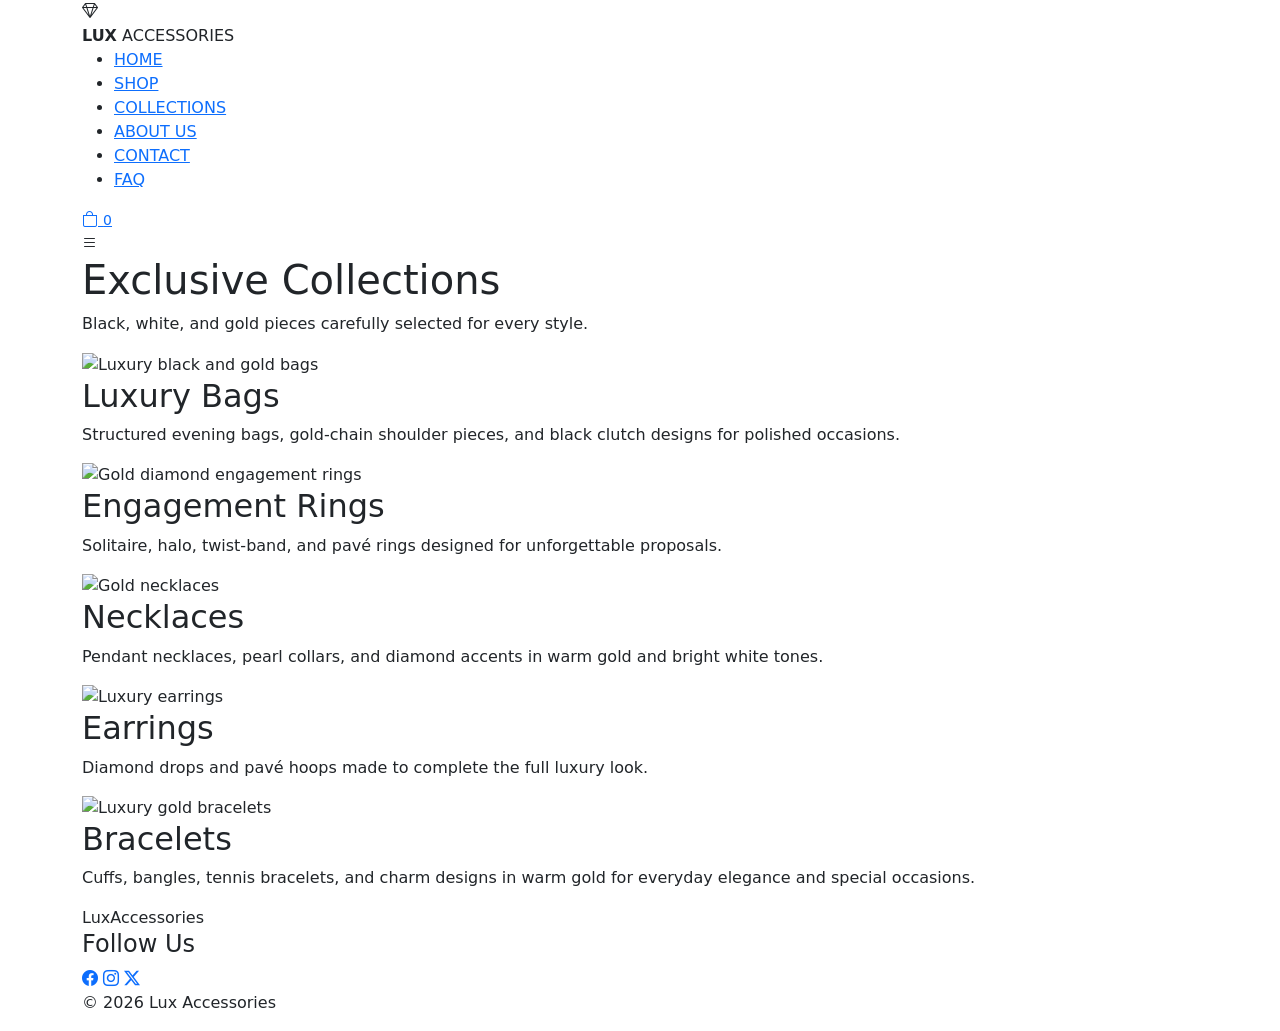
==== collections.html @ 71954246 "Add Collections page with layout and content showcasing luxury accessories" ====
<!DOCTYPE html>
<html lang="en">
<head>
    <meta charset="UTF-8">
    <meta name="viewport" content="width=device-width, initial-scale=1.0">
    <title>Collections | Lux Accessories</title>

    <link href="https://cdn.jsdelivr.net/npm/bootstrap@5.3.3/dist/css/bootstrap.min.css" rel="stylesheet">
    <link rel="preconnect" href="https://fonts.googleapis.com">
    <link href="https://fonts.googleapis.com/css2?family=Cormorant+Garamond:wght@500;600;700&family=Montserrat:wght@400;500;600;700&display=swap" rel="stylesheet">
    <link rel="stylesheet" href="css/style.css">
    <link rel="stylesheet"
     href="https://cdn.jsdelivr.net/npm/bootstrap-icons@1.11.3/font/bootstrap-icons.min.css">


</head>
<body class="inner-page collections-page">

<header class="header">

    <nav class="navbar-custom container">

        <div class="home-logo inner-logo">
            <i class="bi bi-gem"></i>
            <div>
                <strong>LUX</strong>
                <span>ACCESSORIES</span>
            </div>
        </div>

        <ul class="nav-menu">
            <li><a href="index.html">HOME</a></li>
            <li><a href="products.html">SHOP</a></li>
            <li><a href="collections.html" class="is-active">COLLECTIONS</a></li>
            <li><a href="about.html">ABOUT US</a></li>
            <li><a href="contact.html">CONTACT</a></li>
            <li><a href="faq.html">FAQ</a></li>
        </ul>

        <div class="top-actions">
            <a href="products.html" aria-label="Cart" class="cart-icon">
                <i class="bi bi-bag"></i>
                <small class="cart-count">0</small>
            </a>
        </div>

        <div class="menu-btn" aria-label="Toggle navigation" role="button" tabindex="0">
            <i class="bi bi-list"></i>
        </div>

    </nav>

</header>

<main>

    <section class="page-banner">

        <div class="container">
            <h1>Exclusive Collections</h1>
            <p>Black, white, and gold pieces carefully selected for every style.</p>
        </div>

    </section>

    <section class="collections-section container">

        <div class="collection-box">

            <img src="images/black-quilted-chain-shoulder-bag.png" alt="Luxury black and gold bags">

            <div class="collection-content">
                <h2>Luxury Bags</h2>
                <p>
                    Structured evening bags, gold-chain shoulder pieces,
                    and black clutch designs for polished occasions.
                </p>
            </div>

        </div>

        <div class="collection-box">

            <img src="images/classic-round-solitaire-engagement-ring.png" alt="Gold diamond engagement rings">

            <div class="collection-content">
                <h2>Engagement Rings</h2>
                <p>
                    Solitaire, halo, twist-band, and pavé rings designed
                    for unforgettable proposals.
                </p>
            </div>

        </div>

        <div class="collection-box">

            <img src="images/gold-wave-diamond-pendant-necklace.png" alt="Gold necklaces">

            <div class="collection-content">
                <h2>Necklaces</h2>
                <p>
                    Pendant necklaces, pearl collars, and diamond accents
                    in warm gold and bright white tones.
                </p>
            </div>

        </div>

        <div class="collection-box">

            <img src="images/diamond-pave-hoop-earrings.png" alt="Luxury earrings">

            <div class="collection-content">
                <h2>Earrings</h2>
                <p>
                    Diamond drops and pavé hoops made to complete
                    the full luxury look.
                </p>
            </div>

        </div>

        <div class="collection-box">

            <img src="images/bracelets-category-banner.png" alt="Luxury gold bracelets">

            <div class="collection-content">
                <h2>Bracelets</h2>
                <p>
                    Cuffs, bangles, tennis bracelets, and charm designs
                    in warm gold for everyday elegance and special occasions.
                </p>
            </div>

        </div>

    </section>

</main>

    <footer class="site-footer">
        <div class="container footer-content">

            <div class="footer-left">
                <div class="logo">Lux<span>Accessories</span></div>
            </div>

            <div class="footer-center">
                <h4>Follow Us</h4>
                <div class="social-icons">
                    <a href="#" aria-label="Facebook"><i class="bi bi-facebook"></i></a>
                    <a href="#" aria-label="Instagram"><i class="bi bi-instagram"></i></a>
                    <a href="#" aria-label="X (Twitter)"><i class="bi bi-twitter-x"></i></a>
                </div>
            </div>

            <div class="footer-right">
                <p>&copy; 2026 Lux Accessories</p>
            </div>

        </div>
    </footer>

<script src="js/Cart.js"></script>
<script src="js/script.js"></script>

</body>
</html>
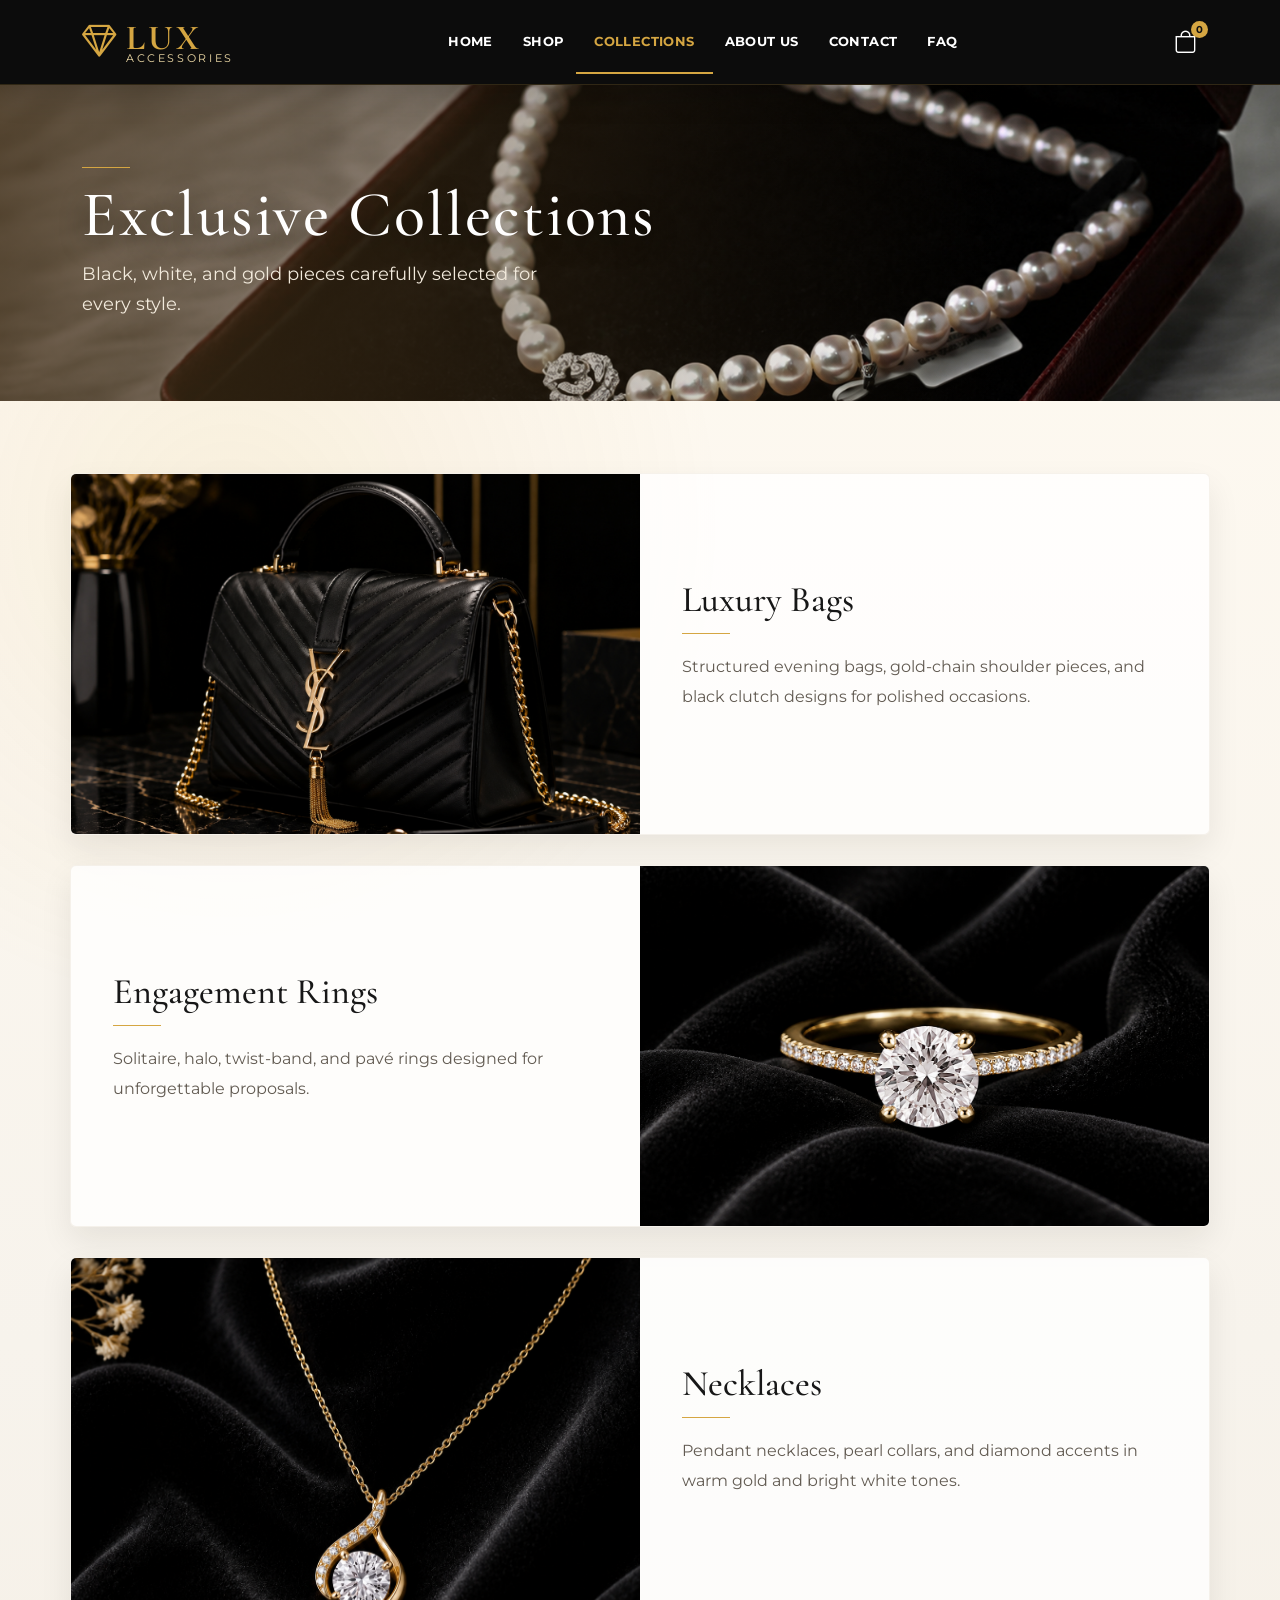
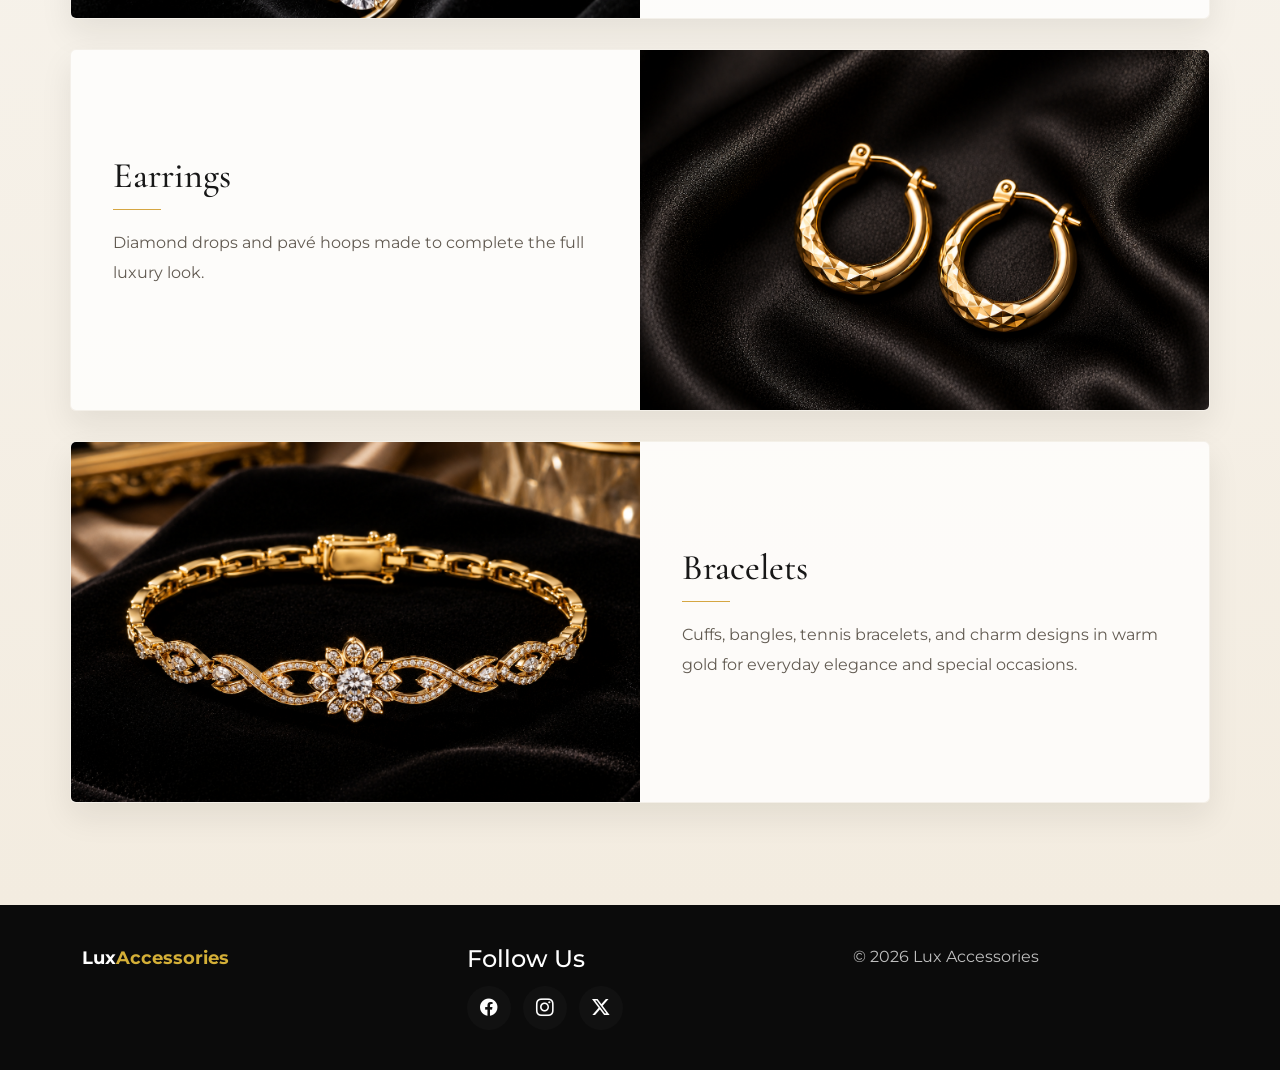
==== commit 5b68eb5b: "Update product images for bags, engagement rings, necklaces, and earrings; remove offers section" ====
--- a/collections.html
+++ b/collections.html
@@ -109,7 +109,7 @@
 
         <div class="collection-box">
 
-            <img src="images/diamond-pave-hoop-earrings.png" alt="Luxury earrings">
+            <img src="images/luxury-double-gold-hoop-earrings.png" alt="Luxury earrings">
 
             <div class="collection-content">
                 <h2>Earrings</h2>
@@ -123,7 +123,7 @@
 
         <div class="collection-box">
 
-            <img src="images/bracelets-category-banner.png" alt="Luxury gold bracelets">
+            <img src="images/pearl-gold-bracelet.png" alt="Luxury gold bracelets">
 
             <div class="collection-content">
                 <h2>Bracelets</h2>
--- a/css/style.css
+++ b/css/style.css
@@ -0,0 +1,2317 @@
+/* =========================
+   GOOGLE FONT
+========================= */
+
+*{
+    margin:0;
+    padding:0;
+    box-sizing:border-box;
+}
+
+:root{
+    --gold:#d4af37;
+    --black:#111111;
+    --dark:#1c1c1c;
+    --light:#f8f7f4;
+    --white:#ffffff;
+    --shadow:0 10px 25px rgba(0,0,0,.12);
+    --transition:.35s ease;
+    --lux-hero-image:url("../images/hero-banner.png");
+}
+
+body{
+    font-family:'Montserrat',sans-serif;
+    background:var(--light);
+    color:var(--black);
+    overflow-x:hidden;
+}
+
+/* =========================
+   HEADER
+========================= */
+
+.header{
+    background:var(--black);
+    position:sticky;
+    top:0;
+    z-index:1000;
+}
+
+.navbar-custom{
+    display:flex;
+    justify-content:space-between;
+    align-items:center;
+    min-height:80px;
+}
+
+.logo{
+    font-size:1.8rem;
+    font-weight:700;
+    color:white;
+}
+
+.logo span{
+    color:var(--gold);
+}
+
+.nav-menu{
+    display:flex;
+    gap:30px;
+    list-style:none;
+}
+
+.nav-menu a{
+    color:white;
+    text-decoration:none;
+    transition:var(--transition);
+    font-weight:500;
+}
+
+.nav-menu a:hover{
+    color:var(--gold);
+}
+
+.menu-btn{
+    display:none;
+    color:white;
+    font-size:2rem;
+    cursor:pointer;
+    line-height:1;
+}
+
+/* =========================
+   HERO
+========================= */
+
+.hero{
+    height:90vh;
+
+    background:
+    linear-gradient(
+        rgba(0,0,0,.55),
+        rgba(0,0,0,.55)
+    ),
+    var(--lux-hero-image);
+
+    background-size:cover;
+    background-position:center;
+
+    display:flex;
+    justify-content:center;
+    align-items:center;
+
+    text-align:center;
+
+    position:relative;
+}
+
+.hero-content{
+    color:white;
+    max-width:800px;
+    z-index:2;
+
+    animation:fadeUp 1s ease;
+}
+
+.hero h1{
+    font-size:4rem;
+    margin-bottom:20px;
+}
+
+.hero p{
+    font-size:1.1rem;
+    margin-bottom:30px;
+}
+
+.hero-btn{
+    display:inline-block;
+
+    background:var(--gold);
+
+    color:white;
+
+    text-decoration:none;
+
+    padding:15px 35px;
+
+    border-radius:50px;
+
+    transition:var(--transition);
+}
+
+.hero-btn:hover{
+    transform:translateY(-5px);
+}
+
+/* =========================
+   TITLES
+========================= */
+
+.section-title{
+    text-align:center;
+    margin-bottom:50px;
+}
+
+.section-title h2{
+    font-size:2.3rem;
+    margin-bottom:10px;
+}
+
+.section-title p{
+    color:#666;
+}
+
+/* =========================
+   CATEGORIES
+========================= */
+
+.categories{
+    padding:100px 0;
+}
+
+.categories-grid{
+
+    display:grid;
+
+    grid-template-columns:
+    repeat(3,1fr);
+
+    gap:25px;
+}
+
+.category-card{
+
+    background:white;
+
+    border-radius:20px;
+
+    overflow:hidden;
+
+    box-shadow:var(--shadow);
+
+    transition:var(--transition);
+}
+
+.category-card:hover{
+    transform:translateY(-10px);
+}
+
+.category-card img{
+
+    width:100%;
+
+    height:260px;
+
+    object-fit:cover;
+}
+
+.category-card h3{
+    text-align:center;
+    padding:20px;
+}
+
+/* =========================
+   FEATURED PRODUCTS
+========================= */
+
+.featured-products{
+    background:white;
+    padding:100px 0;
+}
+
+.products-grid{
+
+    display:grid;
+
+    grid-template-columns:
+    repeat(4,1fr);
+
+    gap:25px;
+}
+
+.product-card{
+
+    background:white;
+
+    border-radius:20px;
+
+    overflow:hidden;
+
+    box-shadow:var(--shadow);
+
+    transition:var(--transition);
+
+    text-align:center;
+}
+
+.product-card:hover{
+    transform:translateY(-10px);
+}
+
+.product-card img{
+    width:100%;
+    height:300px;
+    object-fit:cover;
+}
+
+.product-card h3{
+    margin-top:20px;
+}
+
+.product-card span{
+    display:block;
+    color:var(--gold);
+    font-weight:700;
+    padding:15px 0 25px;
+}
+
+/* =========================
+   PROMOTIONS
+========================= */
+
+.promotions{
+
+    padding:100px 0;
+
+    display:grid;
+
+    grid-template-columns:
+    repeat(3,1fr);
+
+    gap:25px;
+}
+
+.promo-card{
+
+    background:
+    linear-gradient(
+        135deg,
+        #111,
+        #333
+    );
+
+    color:white;
+
+    text-align:center;
+
+    border-radius:20px;
+
+    padding:50px 25px;
+
+    transition:var(--transition);
+}
+
+.promo-card:hover{
+    transform:scale(1.03);
+}
+
+.promo-card h3{
+    color:var(--gold);
+    margin-bottom:10px;
+}
+
+/* =========================
+   NEWSLETTER
+========================= */
+
+.newsletter{
+
+    background:var(--black);
+
+    color:white;
+
+    text-align:center;
+
+    padding:100px 20px;
+}
+
+.newsletter h2{
+    margin-bottom:15px;
+}
+
+.newsletter p{
+    margin-bottom:30px;
+}
+
+.newsletter-form{
+
+    display:flex;
+
+    justify-content:center;
+
+    gap:15px;
+
+    flex-wrap:wrap;
+}
+
+.newsletter-form input{
+
+    width:350px;
+
+    padding:15px;
+
+    border:none;
+
+    border-radius:50px;
+}
+
+.newsletter-form button{
+
+    border:none;
+
+    background:var(--gold);
+
+    color:white;
+
+    padding:15px 30px;
+
+    border-radius:50px;
+
+    cursor:pointer;
+
+    transition:var(--transition);
+}
+
+.newsletter-form button:hover{
+    opacity:.9;
+}
+
+/* =========================
+   FOOTER
+========================= */
+
+footer{
+
+    background:#0b0b0b;
+
+    color:white;
+
+    padding:70px 0;
+}
+
+.footer-content{
+
+    display:grid;
+
+    grid-template-columns:
+    repeat(3,1fr);
+
+    gap:40px;
+}
+
+/* Footer - social icons */
+.site-footer .footer-left .logo{
+    color:white;
+    font-size:1.1rem;
+}
+
+.site-footer .footer-center h4{
+    margin-bottom:12px;
+}
+
+.social-icons{
+    display:flex;
+    gap:12px;
+    align-items:center;
+    justify-content:flex-start;
+}
+
+.social-icons a{
+    display:inline-flex;
+    width:44px;
+    height:44px;
+    border-radius:50%;
+    background:#111;
+    color:white;
+    align-items:center;
+    justify-content:center;
+    text-decoration:none;
+    transition:var(--transition);
+}
+
+.social-icons a:hover{
+    transform:translateY(-4px);
+    background:var(--gold);
+    color:#fff;
+}
+
+.social-icons i{
+    font-size:1.1rem;
+}
+
+.footer-right p{
+    color:#bfbfbf;
+}
+
+/* Category link fills card */
+.category-link{
+    display:block;
+    color:inherit;
+    text-decoration:none;
+}
+
+.category-card .category-link img{
+    width:100%;
+    height:260px;
+    object-fit:cover;
+    display:block;
+}
+
+/* Golden product highlights */
+.product-card.gold{
+    border:2px solid rgba(212,175,55,0.95);
+    box-shadow:0 10px 30px rgba(212,175,55,0.08);
+    background:linear-gradient(180deg,#fff 0%, #fffaf0 100%);
+}
+
+.product-card.gold h3,
+.product-card.gold span{
+    color:var(--gold);
+}
+
+/* Responsive tweaks for products grid */
+.products-grid{
+    display:grid;
+    grid-template-columns:repeat(auto-fill,minmax(220px,1fr));
+    gap:25px;
+}
+
+/* =========================
+   ANIMATION
+========================= */
+
+@keyframes fadeUp{
+
+    from{
+        opacity:0;
+        transform:translateY(40px);
+    }
+
+    to{
+        opacity:1;
+        transform:translateY(0);
+    }
+}
+
+/* =========================
+   RESPONSIVE
+========================= */
+
+@media(max-width:992px){
+
+    .products-grid{
+        grid-template-columns:repeat(2,1fr);
+    }
+
+    .categories-grid{
+        grid-template-columns:repeat(2,1fr);
+    }
+
+    .promotions{
+        grid-template-columns:1fr;
+    }
+
+    .footer-content{
+        grid-template-columns:1fr;
+        text-align:center;
+    }
+}
+
+@media(max-width:768px){
+
+    .navbar-custom{
+        position:relative;
+    }
+
+    .menu-btn{
+        display:block;
+    }
+
+    .nav-menu{
+        position:absolute;
+        top:80px;
+        left:-100%;
+        width:100%;
+        background:#111;
+        flex-direction:column;
+        text-align:center;
+        padding:30px 0;
+        transition:.4s;
+        gap:0;
+        z-index:1000;
+    }
+
+    .nav-menu.active{
+        left:0;
+    }
+
+    .nav-menu li{
+        width:100%;
+    }
+
+    .nav-menu a{
+        display:block;
+        padding:12px 0;
+    }
+
+    .hero h1{
+        font-size:2.4rem;
+    }
+
+    .categories-grid{
+        grid-template-columns:1fr;
+    }
+
+    .products-grid{
+        grid-template-columns:1fr;
+    }
+
+    .newsletter-form{
+        flex-direction:column;
+        align-items:center;
+    }
+
+    .newsletter-form input{
+        width:100%;
+        max-width:400px;
+    }
+}
+
+
+/* ======================
+   PAGE BANNER
+====================== */
+
+.page-banner{
+
+    background:
+    linear-gradient(
+        rgba(0,0,0,.7),
+        rgba(0,0,0,.7)
+    ),
+    var(--lux-hero-image);
+
+    background-size:cover;
+    background-position:center;
+
+    padding:120px 20px;
+
+    text-align:center;
+
+    color:white;
+}
+
+.page-banner h1{
+    font-size:3rem;
+    margin-bottom:10px;
+}
+
+.page-banner p{
+    font-size:1.1rem;
+}
+
+
+/* ======================
+   COLLECTIONS
+====================== */
+
+.collections-section{
+    padding:100px 0;
+}
+
+.collection-box{
+
+    display:grid;
+
+    grid-template-columns:
+    1fr 1fr;
+
+    gap:40px;
+
+    align-items:center;
+
+    margin-bottom:80px;
+}
+
+.collection-box img{
+
+    width:100%;
+
+    height:400px;
+
+    object-fit:cover;
+
+    border-radius:20px;
+
+    box-shadow:var(--shadow);
+}
+
+.collection-content h2{
+
+    color:var(--gold);
+
+    margin-bottom:15px;
+
+    font-size:2rem;
+}
+
+.collection-content p{
+
+    line-height:1.8;
+
+    color:#666;
+}
+
+@media(max-width:768px){
+
+    .collection-box{
+
+        grid-template-columns:1fr;
+    }
+}
+
+
+/* ======================
+   ABOUT
+====================== */
+
+.about-section{
+    padding:100px 0;
+}
+
+.about-grid{
+
+    display:grid;
+
+    grid-template-columns:
+    1fr 1fr;
+
+    gap:50px;
+
+    align-items:center;
+}
+
+.about-grid img{
+
+    width:100%;
+
+    border-radius:20px;
+
+    box-shadow:var(--shadow);
+}
+
+.about-content h2{
+
+    color:var(--gold);
+
+    margin-bottom:20px;
+}
+
+.about-content p{
+
+    margin-bottom:20px;
+
+    line-height:1.8;
+}
+
+.stats-section{
+
+    background:var(--black);
+
+    padding:80px 0;
+
+    color:white;
+}
+
+.stats-grid{
+
+    display:grid;
+
+    grid-template-columns:
+    repeat(3,1fr);
+
+    gap:30px;
+}
+
+.stat-box{
+
+    text-align:center;
+}
+
+.stat-box h2{
+
+    color:var(--gold);
+
+    font-size:3rem;
+}
+
+@media(max-width:768px){
+
+    .about-grid{
+        grid-template-columns:1fr;
+    }
+
+    .stats-grid{
+        grid-template-columns:1fr;
+    }
+}
+
+/* ======================
+   CONTACT
+====================== */
+
+.contact-section{
+    padding:100px 0;
+}
+
+.contact-grid{
+
+    display:grid;
+
+    grid-template-columns:
+    1fr 1fr;
+
+    gap:50px;
+}
+
+.contact-info h2{
+
+    color:var(--gold);
+
+    margin-bottom:20px;
+}
+
+.contact-info p{
+
+    line-height:1.8;
+}
+
+.info-box{
+
+    margin-top:25px;
+
+    padding:20px;
+
+    background:white;
+
+    border-radius:15px;
+
+    box-shadow:var(--shadow);
+}
+
+.contact-form{
+
+    background:white;
+
+    padding:40px;
+
+    border-radius:20px;
+
+    box-shadow:var(--shadow);
+
+    display:flex;
+
+    flex-direction:column;
+
+    gap:20px;
+}
+
+.contact-form input,
+.contact-form textarea{
+
+    padding:15px;
+
+    border:1px solid #ddd;
+
+    border-radius:10px;
+
+    outline:none;
+
+    transition:.3s;
+}
+
+.contact-form input:focus,
+.contact-form textarea:focus{
+
+    border-color:var(--gold);
+}
+
+.contact-form button{
+
+    border:none;
+
+    background:var(--gold);
+
+    color:white;
+
+    padding:15px;
+
+    border-radius:10px;
+
+    cursor:pointer;
+
+    transition:.3s;
+}
+
+.contact-form button:hover{
+
+    transform:translateY(-3px);
+}
+
+@media(max-width:768px){
+
+    .contact-grid{
+        grid-template-columns:1fr;
+    }
+}
+
+/* ======================
+   HOME LUXURY LANDING
+====================== */
+
+.home-page{
+    background:#f7f3ec;
+    color:#171717;
+}
+
+.home-page main{
+    background:
+        radial-gradient(circle at 50% 58%, rgba(201,157,72,.1), transparent 28%),
+        linear-gradient(180deg,#fffaf1 0%,#f7f3ec 100%);
+}
+
+.home-hero{
+    min-height:500px;
+    background:var(--hero-image, var(--lux-hero-image));
+    background-size:cover;
+    background-position:center right;
+    color:#fff;
+    position:relative;
+    overflow:hidden;
+}
+
+.home-hero::after{
+    content:"";
+    position:absolute;
+    inset:auto 0 0;
+    height:110px;
+    background:transparent;
+    pointer-events:none;
+}
+
+.hero-layer{
+    position:absolute;
+    inset:0;
+    background:transparent;
+    mix-blend-mode:normal;
+    opacity:0;
+}
+
+.hero-shell{
+    min-height:500px;
+    position:relative;
+    z-index:2;
+}
+
+.home-topbar{
+    min-height:84px;
+    border-bottom:1px solid rgba(255,255,255,.04);
+}
+
+.home-logo{
+    display:flex;
+    align-items:center;
+    gap:10px;
+    color:#d5a642;
+    line-height:1;
+}
+
+.home-logo i{
+    font-size:2.55rem;
+}
+
+.home-logo strong{
+    display:block;
+    font-family:'Cormorant Garamond',serif;
+    font-size:2.55rem;
+    letter-spacing:.08em;
+    font-weight:700;
+}
+
+.home-logo span{
+    display:block;
+    color:#f0dca8;
+    font-size:.68rem;
+    letter-spacing:.24em;
+    margin-top:-3px;
+}
+
+.home-topbar .nav-menu{
+    align-items:stretch;
+    gap:35px;
+    margin:0;
+    padding:0;
+}
+
+.home-topbar .nav-menu a{
+    display:flex;
+    align-items:center;
+    min-height:84px;
+    color:#fff;
+    font-size:.83rem;
+    font-weight:600;
+    letter-spacing:.02em;
+    position:relative;
+}
+
+.home-topbar .nav-menu a::after{
+    content:"";
+    position:absolute;
+    left:50%;
+    right:50%;
+    bottom:9px;
+    height:2px;
+    background:#c99d48;
+    transition:var(--transition);
+}
+
+.home-topbar .nav-menu a:hover,
+.home-topbar .nav-menu a.is-active{
+    color:#d5a642;
+}
+
+.home-topbar .nav-menu a:hover::after,
+.home-topbar .nav-menu a.is-active::after{
+    left:-24px;
+    right:-24px;
+}
+
+.top-actions{
+    display:flex;
+    align-items:center;
+    gap:26px;
+}
+
+.top-actions a{
+    color:#fff;
+    text-decoration:none;
+    position:relative;
+    display:inline-flex;
+    align-items:center;
+    justify-content:center;
+    width:26px;
+    height:26px;
+    transition:var(--transition);
+}
+
+.top-actions a:hover{
+    color:#d5a642;
+    transform:translateY(-2px);
+}
+
+.top-actions i{
+    font-size:1.42rem;
+}
+
+.cart-icon small{
+    position:absolute;
+    top:-8px;
+    right:-10px;
+    width:17px;
+    height:17px;
+    border-radius:50%;
+    background:#d5a642;
+    color:#111;
+    display:grid;
+    place-items:center;
+    font-size:.64rem;
+    font-weight:700;
+}
+
+.home-hero-content{
+    width:min(520px,100%);
+    padding-top:48px;
+    color:#fff;
+}
+
+.home-hero-content .eyebrow{
+    display:flex;
+    align-items:center;
+    gap:14px;
+    color:#d5a642;
+    font-size:1rem;
+    font-weight:700;
+    letter-spacing:.06em;
+    margin-bottom:18px;
+}
+
+.home-hero-content .eyebrow::before{
+    content:"";
+    width:44px;
+    height:1px;
+    background:#d5a642;
+}
+
+.home-hero-content h1{
+    font-family:'Cormorant Garamond',serif;
+    font-size:clamp(3rem,5.2vw,4.65rem);
+    line-height:.96;
+    letter-spacing:.025em;
+    font-weight:700;
+    margin:0 0 22px;
+    text-shadow:0 6px 24px rgba(0,0,0,.48);
+}
+
+.home-hero-content h1 span{
+    color:#c99d48;
+}
+
+.hero-sub{
+    width:min(440px,100%);
+    font-size:1.05rem;
+    line-height:1.65;
+    color:#f6f2ea;
+    margin-bottom:28px;
+}
+
+.home-page .hero-btn{
+    display:inline-flex;
+    align-items:center;
+    gap:12px;
+    border-radius:3px;
+    padding:13px 25px;
+    background:linear-gradient(180deg,#f1ce82,#c8922f);
+    color:#fff;
+    font-size:.86rem;
+    font-weight:800;
+    box-shadow:0 12px 26px rgba(201,157,72,.23);
+}
+
+.home-page .hero-btn:hover{
+    color:#fff;
+    transform:translateY(-3px);
+    box-shadow:0 18px 34px rgba(201,157,72,.3);
+}
+
+.hero-dots{
+    position:absolute;
+    left:50%;
+    bottom:24px;
+    transform:translateX(-50%);
+    display:flex;
+    align-items:center;
+    gap:8px;
+    z-index:3;
+}
+
+.hero-dots span{
+    width:10px;
+    height:10px;
+    border-radius:50%;
+    background:#fff;
+    box-shadow:0 1px 9px rgba(0,0,0,.25);
+    cursor:pointer;
+    transition:var(--transition);
+}
+
+.hero-dots .active{
+    background:#d5a642;
+    transform:scale(1.15);
+}
+
+.home-categories{
+    display:grid;
+    grid-template-columns:repeat(5,minmax(0,1fr));
+    gap:17px;
+    padding-top:24px;
+    padding-bottom:34px;
+}
+
+.home-category-card{
+    background:#fff;
+    border:1px solid rgba(137,100,38,.14);
+    border-radius:5px;
+    overflow:hidden;
+    box-shadow:0 10px 24px rgba(0,0,0,.16);
+    transition:var(--transition);
+}
+
+.home-category-card:hover{
+    transform:translateY(-5px);
+    box-shadow:0 14px 28px rgba(26,20,12,.14);
+}
+
+.home-category-card a{
+    color:#171717;
+    display:block;
+    text-decoration:none;
+}
+
+.home-category-card img{
+    width:100%;
+    aspect-ratio:1.3/1;
+    height:auto;
+    display:block;
+    object-fit:cover;
+    filter:saturate(.92) contrast(1.08) brightness(.86);
+}
+
+.home-category-card h3{
+    min-height:52px;
+    margin:0;
+    display:flex;
+    align-items:center;
+    justify-content:center;
+    gap:10px;
+    flex-wrap:wrap;
+    line-height:1.2;
+    text-align:center;
+    font-size:.82rem;
+    font-weight:800;
+    padding:8px;
+    background:#fff;
+}
+
+.home-category-card i{
+    color:#d5a642;
+    font-size:1.24rem;
+}
+
+.home-featured{
+    padding-top:2px;
+    padding-bottom:28px;
+}
+
+.lux-title{
+    text-align:center;
+    margin-bottom:18px;
+}
+
+.lux-title h2{
+    display:flex;
+    align-items:center;
+    justify-content:center;
+    gap:20px;
+    font-family:'Cormorant Garamond',serif;
+    font-size:1.9rem;
+    font-weight:700;
+    letter-spacing:.03em;
+    margin:0 0 4px;
+}
+
+.lux-title h2::before,
+.lux-title h2::after{
+    content:"";
+    width:48px;
+    height:1px;
+    background:#a78142;
+}
+
+.lux-title p{
+    color:#68635e;
+    font-size:.9rem;
+    margin:0;
+}
+
+.home-products-grid{
+    display:grid;
+    grid-template-columns:repeat(6,minmax(0,1fr));
+    gap:18px;
+}
+
+.home-product-card{
+    background:#fff;
+    border:1px solid rgba(137,100,38,.1);
+    border-radius:4px;
+    overflow:hidden;
+    box-shadow:0 8px 18px rgba(26,20,12,.08);
+    transition:var(--transition);
+}
+
+.home-product-card:hover{
+    transform:translateY(-5px);
+    box-shadow:0 14px 28px rgba(26,20,12,.13);
+}
+
+.home-product-card img{
+    width:100%;
+    aspect-ratio:1.45/1;
+    height:auto;
+    object-fit:cover;
+    display:block;
+    filter:none;
+}
+
+.home-product-card h3{
+    margin:13px 11px 7px;
+    font-size:.85rem;
+    font-weight:500;
+    color:#171717;
+}
+
+.home-product-card span{
+    display:block;
+    margin:0 11px 13px;
+    color:#111;
+    font-size:.88rem;
+    font-weight:500;
+}
+
+.home-product-card .rating{
+    display:flex;
+    gap:2px;
+    color:#c9993d;
+    font-size:.78rem;
+    margin:0 11px 16px;
+}
+
+.home-offers{
+    display:grid;
+    grid-template-columns:1fr 1fr 1fr;
+    gap:12px;
+    padding-bottom:10px;
+}
+
+.offer-card{
+    min-height:150px;
+    border-radius:4px;
+    overflow:hidden;
+    background-size:cover;
+    background-position:center;
+    position:relative;
+    color:#fff;
+}
+
+.offer-card::before{
+    content:"";
+    position:absolute;
+    inset:0;
+    background:linear-gradient(90deg,rgba(0,0,0,.82),rgba(0,0,0,.35));
+}
+
+.offer-shipping{
+    background-image:url("../images/gold-bracelet-lifestyle.png");
+}
+
+.offer-arrivals{
+    background-image:url("../images/silver-diamond-leaf-pendant-necklace.png");
+    color:#fff;
+}
+
+.offer-arrivals::before{
+    background:linear-gradient(90deg,rgba(0,0,0,.78),rgba(0,0,0,.22));
+}
+
+.offer-special{
+    background-image:url("../images/rose-gold-oval-halo-engagement-ring.png");
+}
+
+.offer-overlay{
+    min-height:150px;
+    position:relative;
+    z-index:1;
+    display:flex;
+    flex-direction:column;
+    justify-content:center;
+    align-items:flex-start;
+    padding:24px 32px;
+}
+
+.offer-arrivals .offer-overlay{
+    align-items:center;
+    text-align:left;
+}
+
+.offer-card h3{
+    font-family:'Cormorant Garamond',serif;
+    font-size:1.25rem;
+    font-weight:700;
+    letter-spacing:.04em;
+    margin:0 0 8px;
+}
+
+.offer-card p{
+    font-size:.84rem;
+    margin:0 0 14px;
+}
+
+.offer-card a{
+    color:inherit;
+    text-decoration:none;
+    font-size:.82rem;
+    font-weight:800;
+    border-bottom:1px solid currentColor;
+}
+
+.offer-card a i{
+    color:#d5a642;
+    margin-left:8px;
+}
+
+.home-page .site-footer{
+    padding:34px 0;
+}
+
+@media(max-width:1200px){
+    .home-categories,
+    .home-products-grid{
+        grid-template-columns:repeat(3,minmax(0,1fr));
+    }
+
+    .home-topbar .nav-menu{
+        gap:22px;
+    }
+}
+
+@media(max-width:992px){
+    .home-hero{
+        background-position:center;
+    }
+
+    .home-topbar .nav-menu{
+        position:absolute;
+        top:84px;
+        left:-120%;
+        width:100%;
+        background:rgba(5,5,5,.96);
+        backdrop-filter:blur(12px);
+        flex-direction:column;
+        text-align:center;
+        padding:18px 0;
+        gap:0;
+        z-index:20;
+    }
+
+    .home-topbar .nav-menu.active{
+        left:0;
+    }
+
+    .home-topbar .nav-menu a{
+        justify-content:center;
+        min-height:48px;
+    }
+
+    .home-topbar .nav-menu a::after{
+        display:none;
+    }
+
+    .home-topbar .menu-btn{
+        display:block;
+        order:4;
+        font-size:1.8rem;
+    }
+
+    .top-actions{
+        gap:14px;
+        margin-left:auto;
+        margin-right:18px;
+    }
+
+    .home-offers{
+        grid-template-columns:1fr;
+    }
+}
+
+@media(max-width:768px){
+    .home-hero,
+    .hero-shell{
+        min-height:620px;
+    }
+
+    .home-hero{
+        background:
+            linear-gradient(180deg,rgba(0,0,0,.74),rgba(0,0,0,.72)),
+            var(--hero-image);
+        background-size:cover;
+        background-position:center;
+    }
+
+    .home-topbar{
+        min-height:74px;
+    }
+
+    .home-logo strong{
+        font-size:2rem;
+    }
+
+    .home-logo i{
+        font-size:2rem;
+    }
+
+    .home-logo span{
+        font-size:.55rem;
+    }
+
+    .top-actions a:not(.cart-icon){
+        display:none;
+    }
+
+    .home-hero-content{
+        padding-top:78px;
+    }
+
+    .home-hero-content h1{
+        font-size:3.05rem;
+    }
+
+    .home-categories,
+    .home-products-grid{
+        grid-template-columns:repeat(2,minmax(0,1fr));
+        gap:14px;
+    }
+
+    .lux-title h2{
+        font-size:1.55rem;
+        gap:12px;
+    }
+
+    .lux-title h2::before,
+    .lux-title h2::after{
+        width:28px;
+    }
+
+    .offer-overlay{
+        padding:24px;
+    }
+}
+
+@media(max-width:480px){
+    .home-categories,
+    .home-products-grid{
+        grid-template-columns:1fr;
+    }
+
+    .home-category-card img,
+    .home-product-card img{
+        aspect-ratio:1.7/1;
+    }
+
+    .home-hero-content h1{
+        font-size:2.55rem;
+    }
+
+    .hero-sub{
+        font-size:.95rem;
+    }
+}
+
+/* ======================
+   INNER LUXURY PAGES
+====================== */
+
+.inner-page{
+    background:#f7f3ec;
+    color:#171717;
+}
+
+.inner-page main{
+    background:
+        radial-gradient(circle at 18% 18%, rgba(213,166,66,.11), transparent 22%),
+        linear-gradient(180deg,#fffaf1 0%,#f7f3ec 52%,#f3ece0 100%);
+}
+
+.inner-page .header{
+    background:rgba(5,5,5,.97);
+    border-bottom:1px solid rgba(213,166,66,.18);
+    box-shadow:0 10px 30px rgba(0,0,0,.18);
+}
+
+.inner-page .navbar-custom{
+    min-height:84px;
+}
+
+.inner-logo strong{
+    font-size:2.2rem;
+}
+
+.inner-logo i{
+    font-size:2.15rem;
+}
+
+.inner-page .nav-menu{
+    gap:30px;
+    align-items:stretch;
+    margin:0;
+    padding:0;
+}
+
+.inner-page .nav-menu a{
+    display:flex;
+    align-items:center;
+    min-height:84px;
+    color:#fff;
+    font-size:.8rem;
+    font-weight:700;
+    letter-spacing:.03em;
+    position:relative;
+}
+
+.inner-page .nav-menu a::after{
+    content:"";
+    position:absolute;
+    left:50%;
+    right:50%;
+    bottom:10px;
+    height:2px;
+    background:#d5a642;
+    transition:var(--transition);
+}
+
+.inner-page .nav-menu a:hover,
+.inner-page .nav-menu a.is-active{
+    color:#d5a642;
+}
+
+.inner-page .nav-menu a:hover::after,
+.inner-page .nav-menu a.is-active::after{
+    left:-18px;
+    right:-18px;
+}
+
+.inner-page .page-banner{
+    min-height:310px;
+    display:flex;
+    align-items:center;
+    padding:82px 20px;
+    background:
+        linear-gradient(90deg,rgba(0,0,0,.9),rgba(0,0,0,.48),rgba(0,0,0,.22)),
+        var(--lux-hero-image);
+    background-size:cover;
+    background-position:center right;
+    text-align:left;
+}
+
+.collections-page .page-banner,
+.about-page .page-banner,
+.contact-page .page-banner,
+.faq-page .page-banner{
+    background-image:
+        linear-gradient(90deg,rgba(0,0,0,.9),rgba(0,0,0,.48),rgba(0,0,0,.22)),
+        var(--lux-hero-image);
+}
+
+.inner-page .page-banner h1{
+    font-family:'Cormorant Garamond',serif;
+    font-size:clamp(2.9rem,5vw,4.7rem);
+    line-height:.96;
+    letter-spacing:.03em;
+    margin-bottom:14px;
+    text-shadow:0 8px 28px rgba(0,0,0,.45);
+}
+
+.inner-page .page-banner h1::before{
+    content:"";
+    display:block;
+    width:48px;
+    height:1px;
+    background:#d5a642;
+    margin-bottom:16px;
+}
+
+.inner-page .page-banner p{
+    color:#f2eadc;
+    max-width:480px;
+    line-height:1.7;
+    margin:0;
+}
+
+.product-filters{
+    padding:34px 0 26px;
+}
+
+.product-filters .filter-btn{
+    border-radius:3px;
+    padding:10px 18px;
+    border-color:#b68a35;
+    color:#1b1711;
+    font-size:.78rem;
+    font-weight:800;
+    letter-spacing:.03em;
+    box-shadow:none;
+}
+
+.product-filters .btn-dark,
+.product-filters .filter-btn:hover{
+    background:linear-gradient(180deg,#f0cd82,#c7922f);
+    border-color:#c7922f;
+    color:#fff;
+}
+
+.inner-page .products-grid{
+    grid-template-columns:repeat(4,minmax(0,1fr));
+    gap:20px;
+}
+
+.inner-page .product-card{
+    border:1px solid rgba(137,100,38,.12);
+    border-radius:5px;
+    box-shadow:0 10px 22px rgba(26,20,12,.08);
+    text-align:left;
+    background:#fff;
+    display:flex;
+    flex-direction:column;
+}
+
+.inner-page .product-card.gold{
+    border-color:rgba(213,166,66,.28);
+    background:#fff;
+    box-shadow:0 10px 24px rgba(213,166,66,.1);
+}
+
+.inner-page .product-card img{
+    aspect-ratio:1.2/1;
+    height:auto;
+    display:block;
+    object-fit:cover;
+    filter:none;
+}
+
+.inner-page .product-card h3{
+    margin:14px 14px 7px;
+    font-size:.94rem;
+    font-weight:600;
+    color:#171717;
+    min-height:2.4em;
+}
+
+.inner-page .product-card span{
+    display:block;
+    color:#c8922f;
+    margin:0 14px 34px;
+    padding:0;
+    font-size:.94rem;
+    font-weight:600;
+    position:relative;
+}
+
+.inner-page .product-card span::after{
+    content:"\2605\2605\2605\2605\2605";
+    position:absolute;
+    left:0;
+    top:28px;
+    color:#c9993d;
+    font-size:.78rem;
+    letter-spacing:.08em;
+}
+
+.inner-page .product-card .add-to-cart-btn{
+    display:block;
+    width:calc(100% - 28px);
+    margin:auto 14px 14px;
+    padding:10px 18px;
+    border:1px solid #c7922f;
+    border-radius:3px;
+    background:linear-gradient(180deg,#f0cd82,#c7922f);
+    color:#1b1711;
+    font-size:.78rem;
+    font-weight:800;
+    letter-spacing:.03em;
+    cursor:pointer;
+    transition:background .2s ease,color .2s ease;
+}
+
+.inner-page .product-card .add-to-cart-btn:hover{
+    background:#1b1711;
+    border-color:#1b1711;
+    color:#f0cd82;
+}
+
+.collections-section,
+.about-section,
+.contact-section{
+    padding-top:72px;
+    padding-bottom:72px;
+}
+
+.collection-box{
+    background:rgba(255,255,255,.78);
+    border:1px solid rgba(137,100,38,.08);
+    border-radius:6px;
+    box-shadow:0 14px 32px rgba(26,20,12,.08);
+    gap:0;
+    overflow:hidden;
+    margin-bottom:30px;
+}
+
+.collection-box:nth-child(even) img{
+    order:2;
+}
+
+.collection-box img{
+    height:360px;
+    border-radius:0;
+    box-shadow:none;
+}
+
+.collection-content{
+    padding:42px;
+}
+
+.collection-content h2,
+.about-content h2,
+.contact-info h2{
+    font-family:'Cormorant Garamond',serif;
+    color:#171717;
+    font-size:2.25rem;
+    line-height:1.05;
+}
+
+.collection-content h2::after,
+.about-content h2::after,
+.contact-info h2::after{
+    content:"";
+    display:block;
+    width:48px;
+    height:1px;
+    background:#d5a642;
+    margin:14px 0 18px;
+}
+
+.collection-content p,
+.about-content p,
+.contact-info p{
+    color:#625b52;
+    line-height:1.85;
+}
+
+.about-grid{
+    background:#fff;
+    border-radius:6px;
+    overflow:hidden;
+    gap:0;
+    box-shadow:0 14px 32px rgba(26,20,12,.08);
+}
+
+.about-grid img{
+    height:100%;
+    min-height:430px;
+    object-fit:cover;
+    border-radius:0;
+    box-shadow:none;
+}
+
+.about-content{
+    padding:48px;
+}
+
+.stats-section{
+    background:
+        linear-gradient(90deg,rgba(0,0,0,.92),rgba(0,0,0,.76)),
+        url("../images/gold-bracelet-gift-box.png");
+    background-size:cover;
+    background-position:center;
+    padding:64px 0;
+}
+
+.stat-box{
+    border:1px solid rgba(213,166,66,.28);
+    padding:26px 18px;
+    background:rgba(255,255,255,.04);
+}
+
+.stat-box h2{
+    font-family:'Cormorant Garamond',serif;
+    color:#d5a642;
+}
+
+.contact-grid{
+    align-items:start;
+}
+
+.info-box,
+.contact-form{
+    border-radius:6px;
+    border:1px solid rgba(137,100,38,.08);
+    box-shadow:0 14px 32px rgba(26,20,12,.08);
+}
+
+.info-box h4{
+    font-size:.9rem;
+    font-weight:800;
+    letter-spacing:.04em;
+    color:#9a7026;
+}
+
+.contact-form{
+    padding:34px;
+}
+
+.contact-form input,
+.contact-form textarea{
+    border-radius:3px;
+    border-color:#dfd5c7;
+    background:#fffaf3;
+}
+
+.contact-form button{
+    border-radius:3px;
+    background:linear-gradient(180deg,#f0cd82,#c7922f);
+    font-weight:800;
+    letter-spacing:.03em;
+}
+
+.faq-page .accordion{
+    max-width:880px;
+    margin:0 auto;
+    box-shadow:0 14px 32px rgba(26,20,12,.08);
+}
+
+.faq-page .accordion-item{
+    border-color:rgba(137,100,38,.12);
+    background:#fff;
+}
+
+.faq-page .accordion-button{
+    font-weight:800;
+    color:#171717;
+    background:#fffaf3;
+    box-shadow:none;
+    padding:20px 24px;
+}
+
+.faq-page .accordion-button:not(.collapsed){
+    color:#8d641f;
+    background:#fff5e3;
+}
+
+.faq-page .accordion-button:focus{
+    border-color:#d5a642;
+    box-shadow:0 0 0 .18rem rgba(213,166,66,.18);
+}
+
+.faq-page .accordion-body{
+    color:#625b52;
+    line-height:1.8;
+    padding:22px 24px;
+}
+
+.inner-page .site-footer{
+    padding:40px 0;
+}
+
+@media(max-width:1200px){
+    .inner-page .products-grid{
+        grid-template-columns:repeat(3,minmax(0,1fr));
+    }
+
+    .inner-page .nav-menu{
+        gap:20px;
+    }
+}
+
+@media(max-width:992px){
+    .inner-page .navbar-custom{
+        position:relative;
+    }
+
+    .inner-page .menu-btn{
+        display:block;
+    }
+
+    .inner-page .nav-menu{
+        position:absolute;
+        top:84px;
+        left:-120%;
+        width:100%;
+        background:rgba(5,5,5,.97);
+        flex-direction:column;
+        text-align:center;
+        padding:18px 0;
+        gap:0;
+        z-index:1000;
+        transition:.4s;
+    }
+
+    .inner-page .nav-menu.active{
+        left:0;
+    }
+
+    .inner-page .nav-menu a{
+        min-height:48px;
+        justify-content:center;
+    }
+
+    .inner-page .nav-menu a::after{
+        display:none;
+    }
+
+    .inner-page .products-grid{
+        grid-template-columns:repeat(2,minmax(0,1fr));
+    }
+
+    .collection-box,
+    .collection-box:nth-child(even){
+        grid-template-columns:1fr;
+    }
+
+    .collection-box:nth-child(even) img{
+        order:0;
+    }
+}
+
+@media(max-width:768px){
+    .inner-page .page-banner{
+        min-height:280px;
+        padding:58px 20px;
+        text-align:center;
+        background-position:center;
+        background-size:cover;
+    }
+
+    .inner-page .page-banner h1::before{
+        margin-left:auto;
+        margin-right:auto;
+    }
+
+    .inner-page .page-banner p{
+        margin-left:auto;
+        margin-right:auto;
+    }
+
+    .inner-logo strong{
+        font-size:1.8rem;
+    }
+
+    .inner-logo i{
+        font-size:1.85rem;
+    }
+
+    .inner-logo span{
+        font-size:.52rem;
+    }
+
+    .inner-page .products-grid{
+        grid-template-columns:1fr;
+    }
+
+    .collection-content,
+    .about-content,
+    .contact-form{
+        padding:28px;
+    }
+
+    .collection-box img,
+    .about-grid img{
+        min-height:0;
+        height:280px;
+    }
+}
+
+/* ======================
+   FAQ LUXURY PAGE
+====================== */
+
+.faq-section{
+    padding:18px 0 86px;
+}
+
+.faq-intro{
+    display:grid;
+    grid-template-columns:repeat(3,minmax(0,1fr));
+    gap:18px;
+    margin-top:-42px;
+    margin-bottom:46px;
+    position:relative;
+    z-index:2;
+}
+
+.faq-service-card{
+    background:#fff;
+    border:1px solid rgba(137,100,38,.12);
+    border-radius:6px;
+    box-shadow:0 14px 32px rgba(26,20,12,.1);
+    padding:28px 24px;
+    text-align:center;
+}
+
+.faq-service-card i{
+    width:54px;
+    height:54px;
+    display:inline-grid;
+    place-items:center;
+    margin-bottom:15px;
+    border-radius:50%;
+    background:linear-gradient(180deg,#f0cd82,#c7922f);
+    color:#fff;
+    font-size:1.55rem;
+    box-shadow:0 10px 22px rgba(201,146,47,.2);
+}
+
+.faq-service-card h3{
+    font-family:'Cormorant Garamond',serif;
+    font-size:1.55rem;
+    font-weight:700;
+    margin-bottom:8px;
+    color:#171717;
+}
+
+.faq-service-card p{
+    color:#625b52;
+    line-height:1.7;
+    margin:0;
+    font-size:.93rem;
+}
+
+.faq-title{
+    margin-bottom:24px;
+}
+
+.faq-page .accordion{
+    border-radius:6px;
+    overflow:hidden;
+}
+
+.faq-page .accordion-item + .accordion-item{
+    border-top:0;
+}
+
+.faq-page .accordion-button::after{
+    filter:sepia(1) saturate(1.8) hue-rotate(350deg);
+}
+
+@media(max-width:768px){
+    .faq-intro{
+        grid-template-columns:1fr;
+        margin-top:28px;
+    }
+
+    .faq-section{
+        padding-bottom:62px;
+    }
+}
+
+/* ======================
+   SHARED TOP DISPLAY IMAGE
+====================== */
+
+:root{
+    --lux-hero-image:url("../images/lux-hero.png");
+}
+
+.home-hero{
+    background-image:
+    linear-gradient(90deg,rgba(62,43,18,.18) 0%,rgba(62,43,18,.1) 20%,rgba(62,43,18,.02) 40%,rgba(62,43,18,0) 62%),
+        var(--hero-image, var(--lux-hero-image));
+}
+
+.inner-page .page-banner,
+.collections-page .page-banner,
+.products-page .page-banner,
+.about-page .page-banner,
+.contact-page .page-banner,
+.faq-page .page-banner{
+    background:
+        linear-gradient(90deg,rgba(68,49,24,.78) 0%,rgba(68,49,24,.52) 32%,rgba(68,49,24,.18) 58%,rgba(68,49,24,0) 78%),
+        var(--lux-hero-image);
+    background-size:cover;
+    background-position:center;
+    background-repeat:no-repeat;
+}
+
+@media(max-width:768px){
+    .home-hero{
+        background-position:center;
+    }
+}
+/* ==========================================================
+   SHOPPING CART PANEL (slide-out drawer)
+   ========================================================== */
+
+.cart-panel{
+    position:fixed;
+    inset:0;
+    z-index:1200;
+    visibility:hidden;
+    pointer-events:none;
+}
+
+.cart-panel.active{
+    visibility:visible;
+    pointer-events:auto;
+}
+
+.cart-panel-overlay{
+    position:absolute;
+    inset:0;
+    background:rgba(27,23,17,.55);
+    opacity:0;
+    transition:opacity .25s ease;
+}
+
+.cart-panel.active .cart-panel-overlay{
+    opacity:1;
+}
+
+.cart-panel-inner{
+    position:absolute;
+    top:0;
+    right:0;
+    height:100%;
+    width:min(400px,92vw);
+    background:#fdf9f2;
+    box-shadow:-12px 0 30px rgba(26,20,12,.18);
+    display:flex;
+    flex-direction:column;
+    transform:translateX(100%);
+    transition:transform .3s ease;
+}
+
+.cart-panel.active .cart-panel-inner{
+    transform:translateX(0);
+}
+
+.cart-panel-header{
+    display:flex;
+    align-items:center;
+    justify-content:space-between;
+    padding:20px 22px;
+    border-bottom:1px solid rgba(137,100,38,.15);
+}
+
+.cart-panel-header h4{
+    margin:0;
+    font-size:1.15rem;
+    font-weight:700;
+    color:#1b1711;
+}
+
+.cart-panel-close{
+    border:none;
+    background:none;
+    font-size:1.6rem;
+    line-height:1;
+    color:#1b1711;
+    cursor:pointer;
+    padding:0 4px;
+}
+
+.cart-panel-items{
+    flex:1;
+    overflow-y:auto;
+    padding:16px 22px;
+}
+
+.cart-empty{
+    color:#8a7a5f;
+    font-size:.9rem;
+    text-align:center;
+    margin-top:40px;
+}
+
+.cart-line{
+    display:flex;
+    align-items:center;
+    gap:14px;
+    padding:14px 0;
+    border-bottom:1px solid rgba(137,100,38,.12);
+}
+
+.cart-line img{
+    width:64px;
+    height:64px;
+    object-fit:cover;
+    border-radius:4px;
+    flex-shrink:0;
+}
+
+.cart-line-info{
+    flex:1;
+}
+
+.cart-line-info h5{
+    margin:0 0 4px;
+    font-size:.88rem;
+    font-weight:600;
+    color:#1b1711;
+}
+
+.cart-line-info span{
+    display:block;
+    color:#c7922f;
+    font-size:.84rem;
+    font-weight:600;
+    margin-bottom:8px;
+}
+
+.cart-qty{
+    display:inline-flex;
+    align-items:center;
+    gap:10px;
+    border:1px solid rgba(137,100,38,.25);
+    border-radius:3px;
+    padding:2px 10px;
+}
+
+.cart-qty button{
+    border:none;
+    background:none;
+    font-size:.9rem;
+    font-weight:700;
+    color:#1b1711;
+    cursor:pointer;
+    padding:2px 4px;
+}
+
+.cart-qty span{
+    font-size:.85rem;
+    min-width:16px;
+    text-align:center;
+}
+
+.cart-line-remove{
+    border:none;
+    background:none;
+    color:#a8763a;
+    font-size:1rem;
+    cursor:pointer;
+    padding:6px;
+    flex-shrink:0;
+}
+
+.cart-line-remove:hover{
+    color:#b3261e;
+}
+
+.cart-panel-footer{
+    padding:18px 22px 22px;
+    border-top:1px solid rgba(137,100,38,.15);
+}
+
+.cart-panel-total{
+    display:flex;
+    align-items:center;
+    justify-content:space-between;
+    margin-bottom:14px;
+    font-size:.95rem;
+    color:#1b1711;
+}
+
+.cart-panel-total .cart-total{
+    font-size:1.1rem;
+    color:#c7922f;
+}
+
+.cart-checkout-btn{
+    display:block;
+    width:100%;
+    padding:12px 18px;
+    border:1px solid #c7922f;
+    border-radius:3px;
+    background:linear-gradient(180deg,#f0cd82,#c7922f);
+    color:#1b1711;
+    font-size:.85rem;
+    font-weight:800;
+    letter-spacing:.03em;
+    cursor:pointer;
+    transition:background .2s ease,color .2s ease;
+}
+
+.cart-checkout-btn:hover{
+    background:#1b1711;
+    border-color:#1b1711;
+    color:#f0cd82;
+}
+
+body.cart-open{
+    overflow:hidden;
+}
